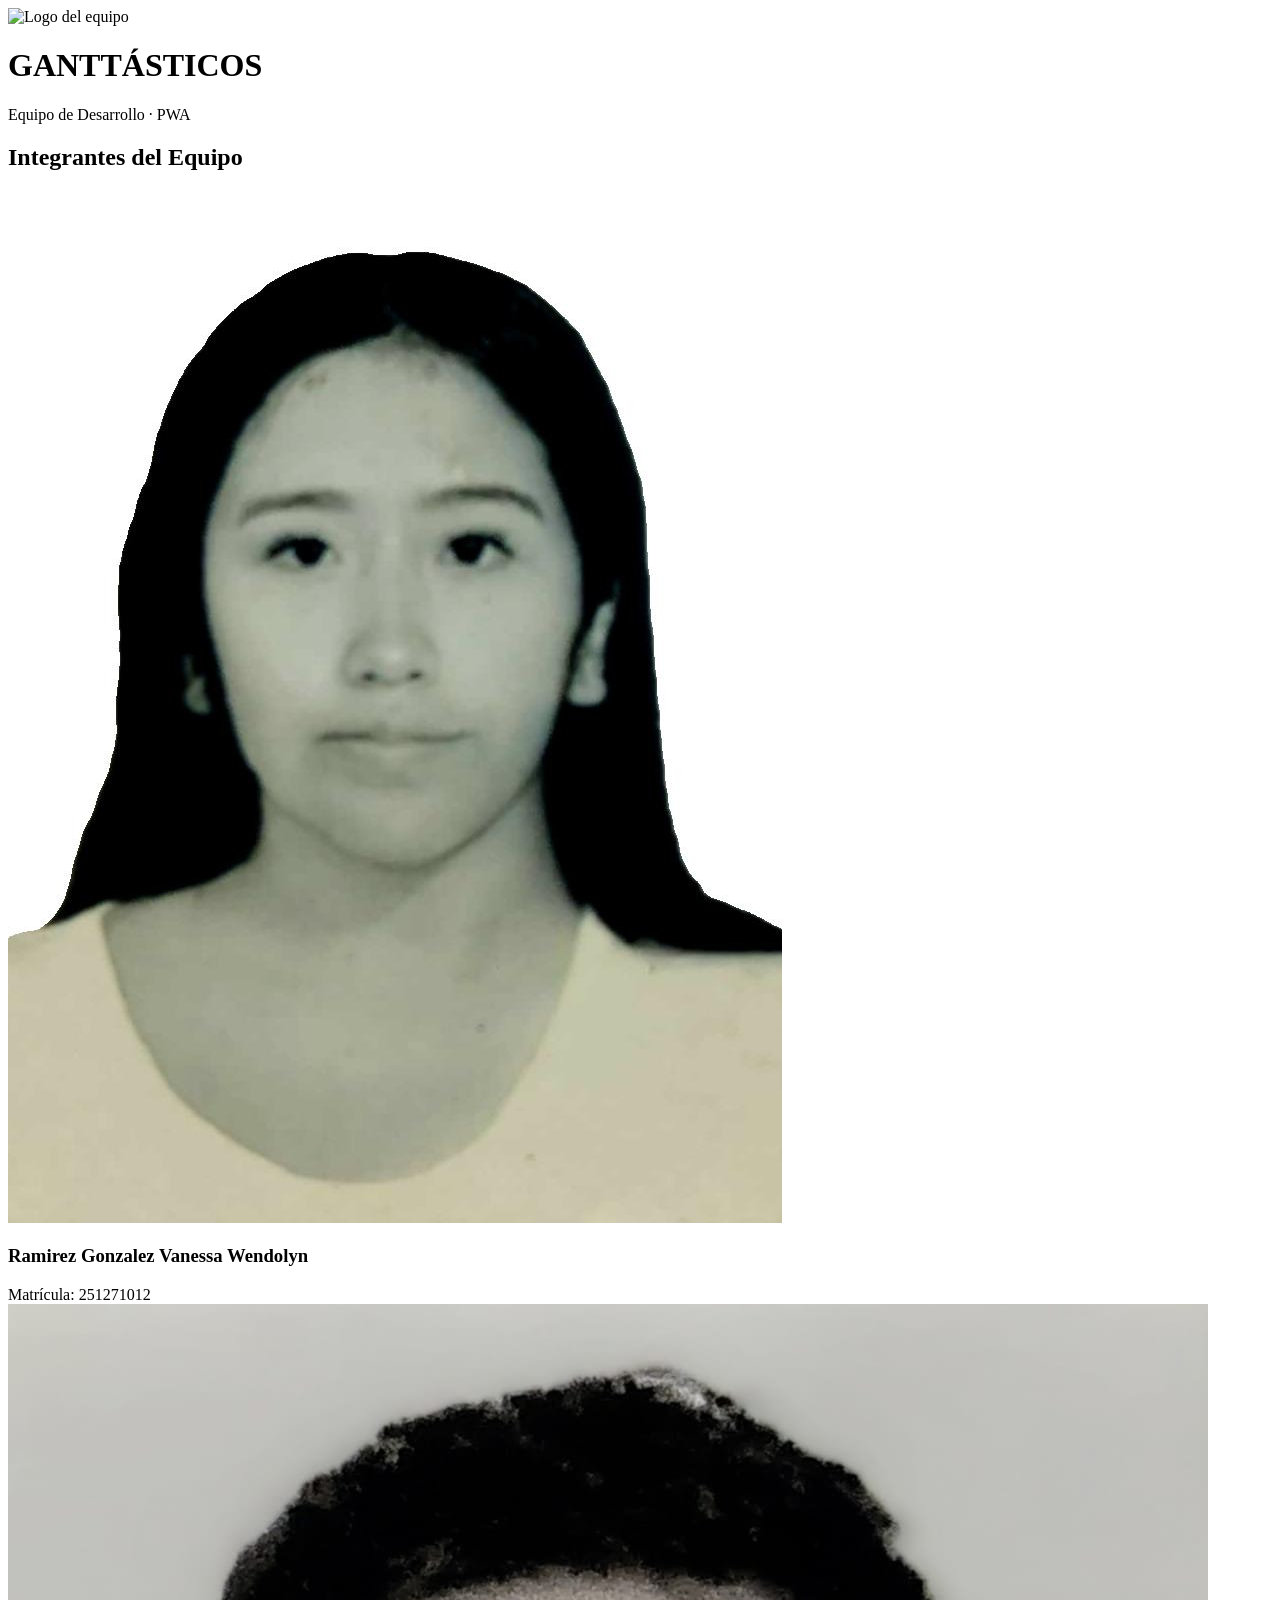
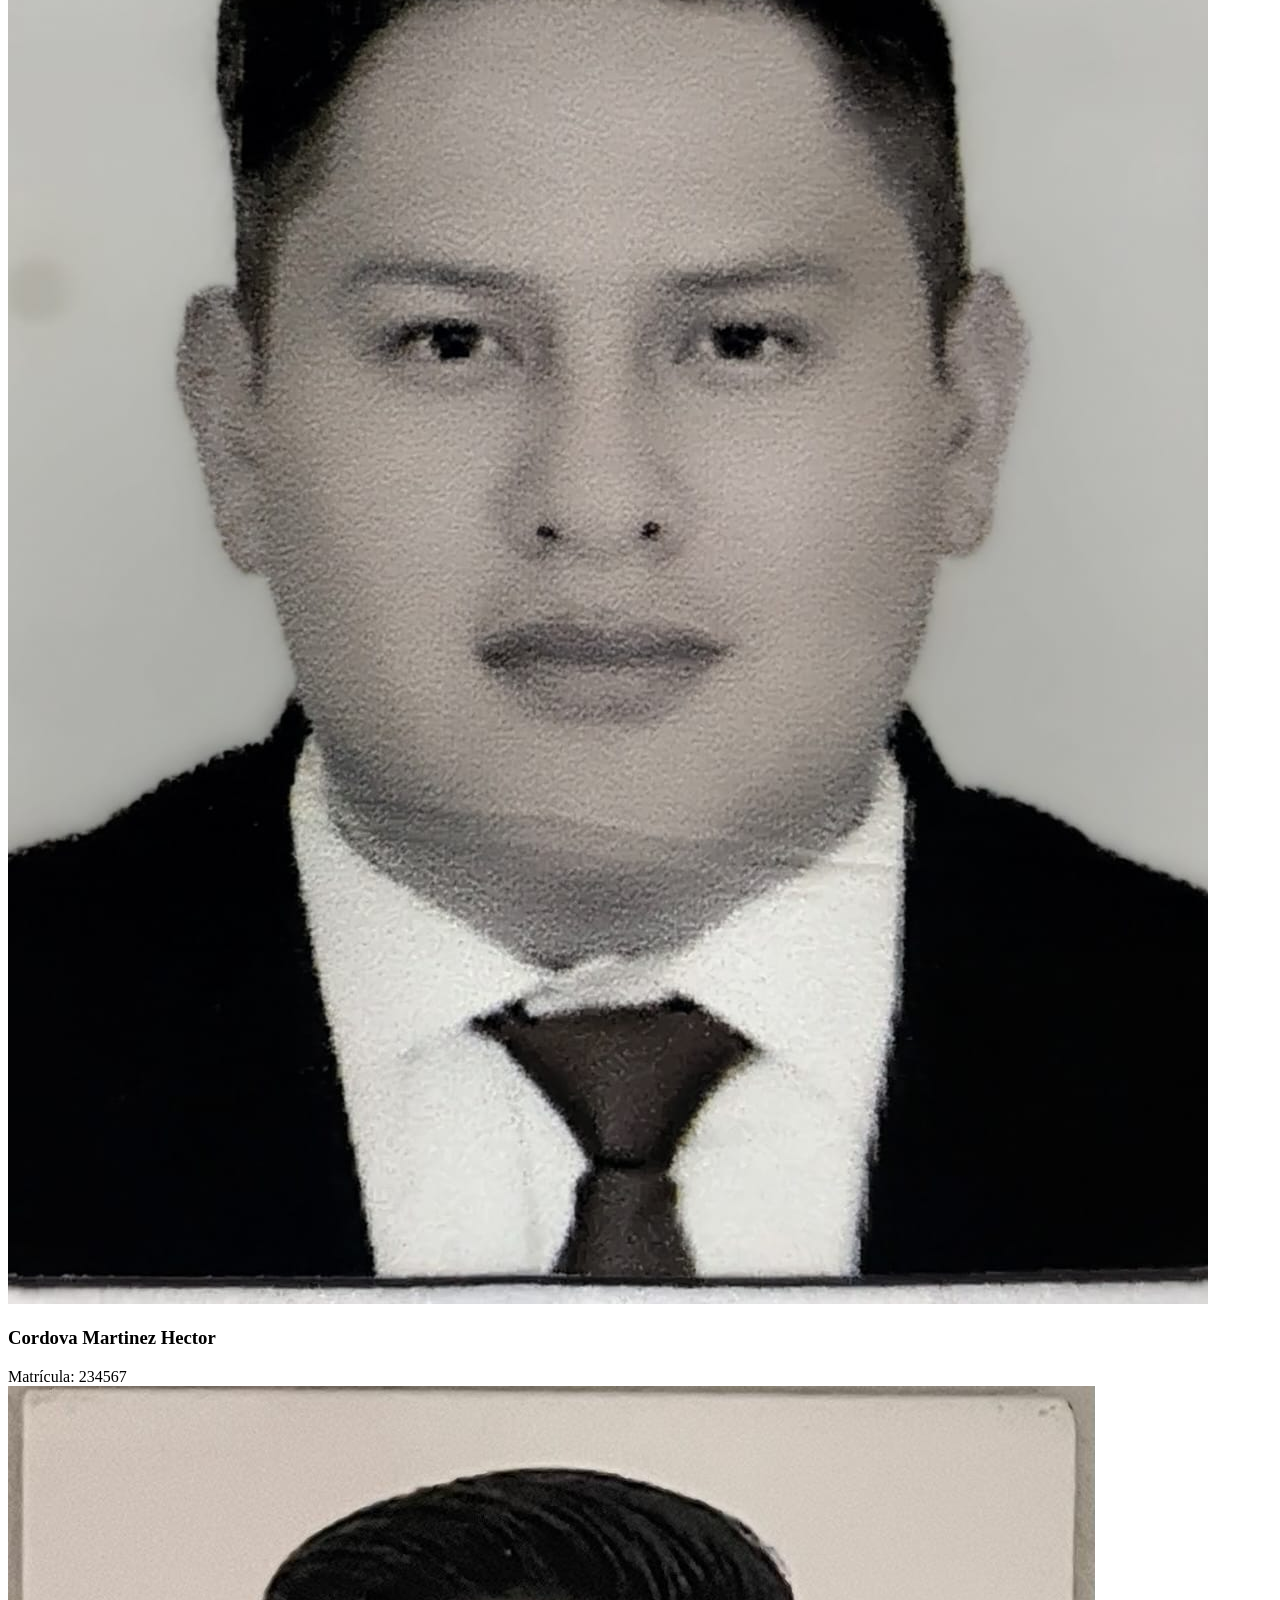
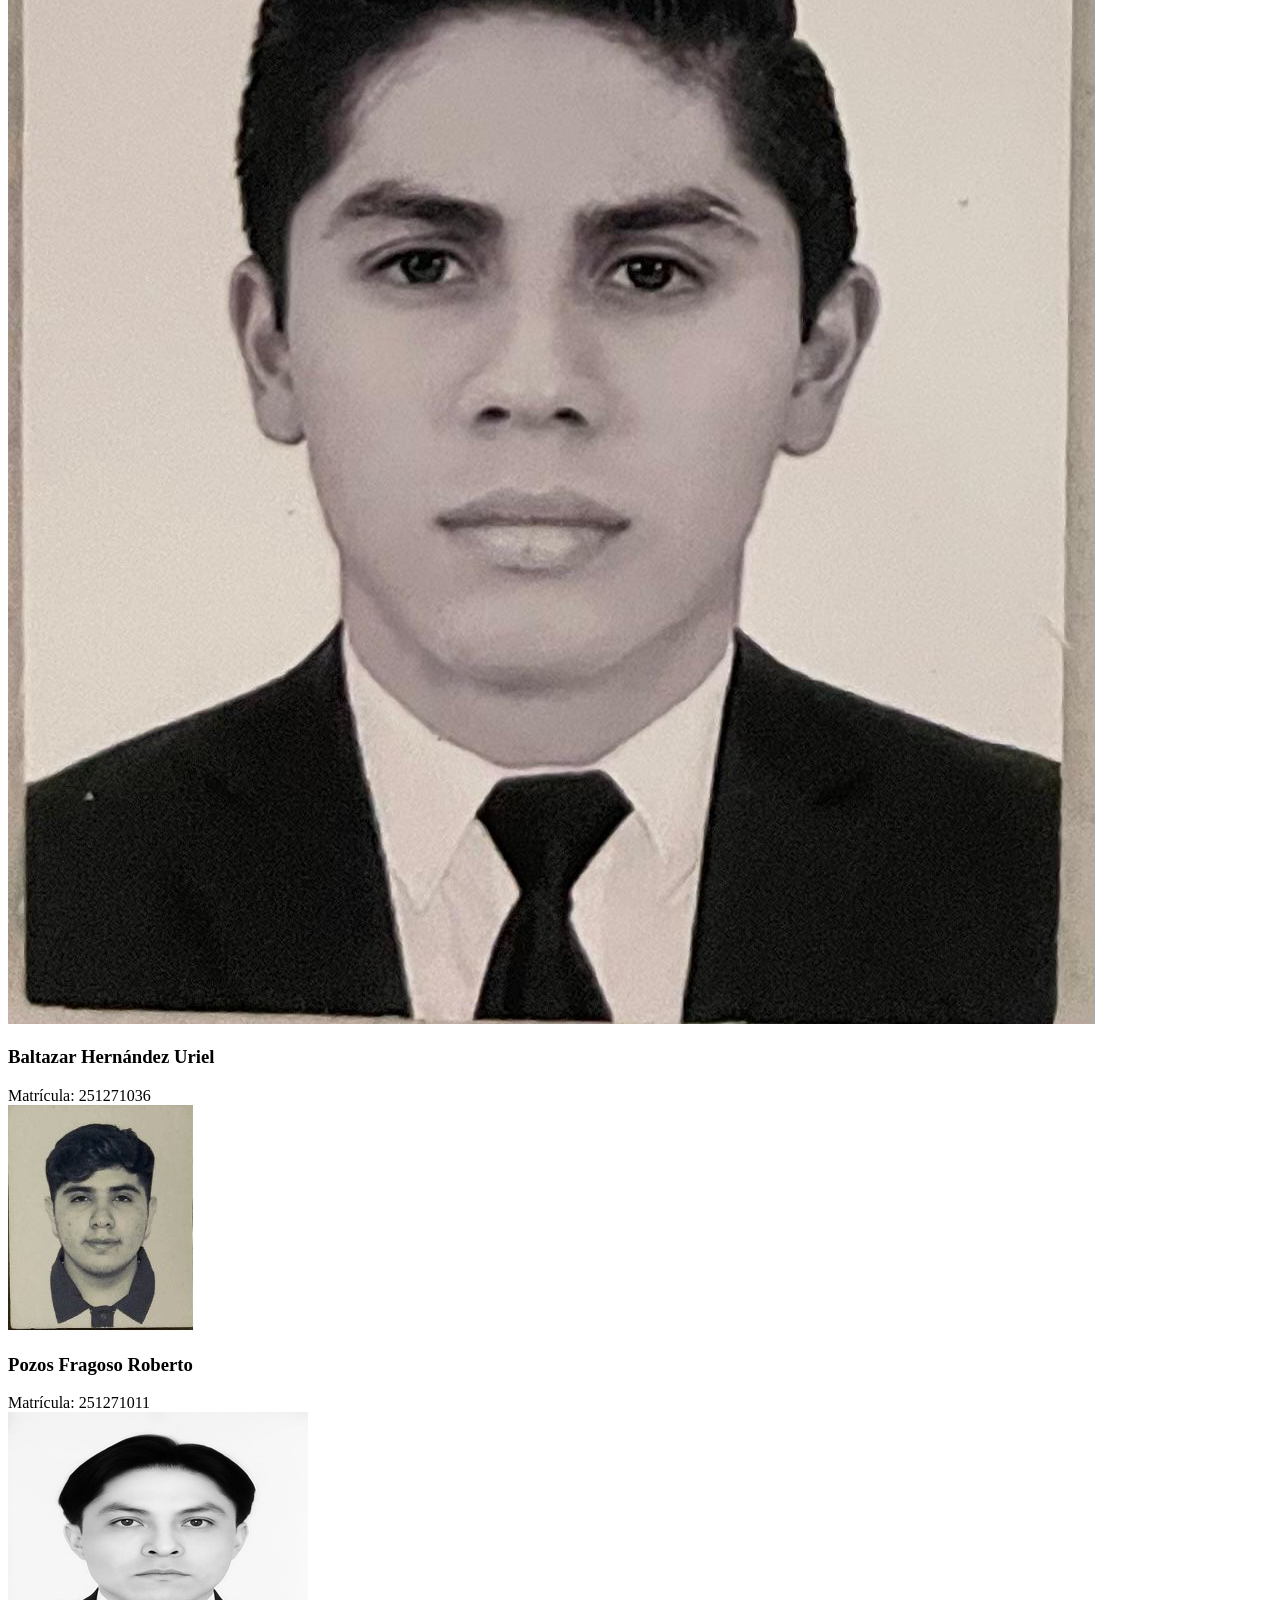
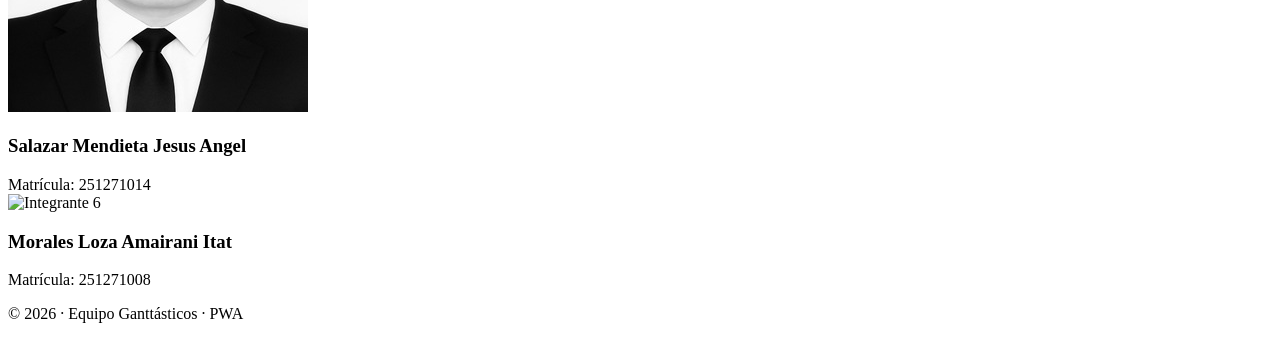
==== index.html @ b7f09eba "VERSION 1.02" ====
<!DOCTYPE html>
<html lang="es">
<head>
  <meta charset="UTF-8">
  <title>Ganttásticos | PWA</title>

  <meta name="viewport" content="width=device-width, initial-scale=1.0">
  <meta name="theme-color" content="#020617">

  <link rel="icon" href="favicon.ico">
  <link rel="manifest" href="site.webmanifest">
  <link rel="stylesheet" href="css/estilos.css">
</head>

<body>

  <!-- ENCABEZADO -->
  <header class="hero">
    <img src="img/icono2048.png" alt="Logo del equipo" class="logo">
    <h1>GANTTÁSTICOS</h1>
    <p>Equipo de Desarrollo · PWA</p>
  </header>

  <!-- EQUIPO -->
  <main class="equipo">
    <h2>Integrantes del Equipo</h2>

    <section class="grid">

      <!-- INTEGRANTE 1 -->
      <div class="integrante">
        <div class="foto">
          <img src="img/Vanne.png" alt="Integrante 1">
        </div>
        <div class="datos">
          <h3>Ramirez Gonzalez Vanessa Wendolyn</h3>
          <span>Matrícula: 251271012</span>
        </div>
      </div>

      <!-- INTEGRANTE 2 -->
      <div class="integrante">
        <div class="foto">
          <img src="img/HECTOR.png" alt="Integrante 2">
        </div>
        <div class="datos">
          <h3>Cordova Martinez Hector</h3>
          <span>Matrícula: 234567</span>
        </div>
      </div>

      <!-- INTEGRANTE 3 -->
      <div class="integrante">
        <div class="foto">
          <img src="img/BALTA.png" alt="Integrante 3">
        </div>
        <div class="datos">
          <h3>Baltazar Hernández Uriel</h3>
          <span>Matrícula: 251271036</span>
        </div>
      </div>

      <!-- INTEGRANTE 4 -->
      <div class="integrante">
        <div class="foto">
          <img src="img/ROBER.png" alt="Integrante 4">
        </div>
        <div class="datos">
          <h3>Pozos Fragoso Roberto</h3>
          <span>Matrícula: 251271011</span>
        </div>
      </div>

      <!-- INTEGRANTE 5 -->
      <div class="integrante">
        <div class="foto">
          <img src="img/MENDIETA.png" alt="Integrante 5">
        </div>
        <div class="datos">
          <h3>Salazar Mendieta Jesus Angel</h3>
          <span>Matrícula: 251271014</span>
        </div>
      </div>

      <!-- INTEGRANTE 6 -->
      <div class="integrante">
        <div class="foto">
          <img src="img/ITATI" alt="Integrante 6">
        </div>
        <div class="datos">
          <h3>Morales Loza Amairani Itat</h3>
          <span>Matrícula: 251271008</span>
        </div>
      </div>

    </section>
  </main>

  <!-- FOOTER -->
  <footer class="footer">
    <p>© 2026 · Equipo Ganttásticos · PWA</p>
  </footer>

</body>
</html>
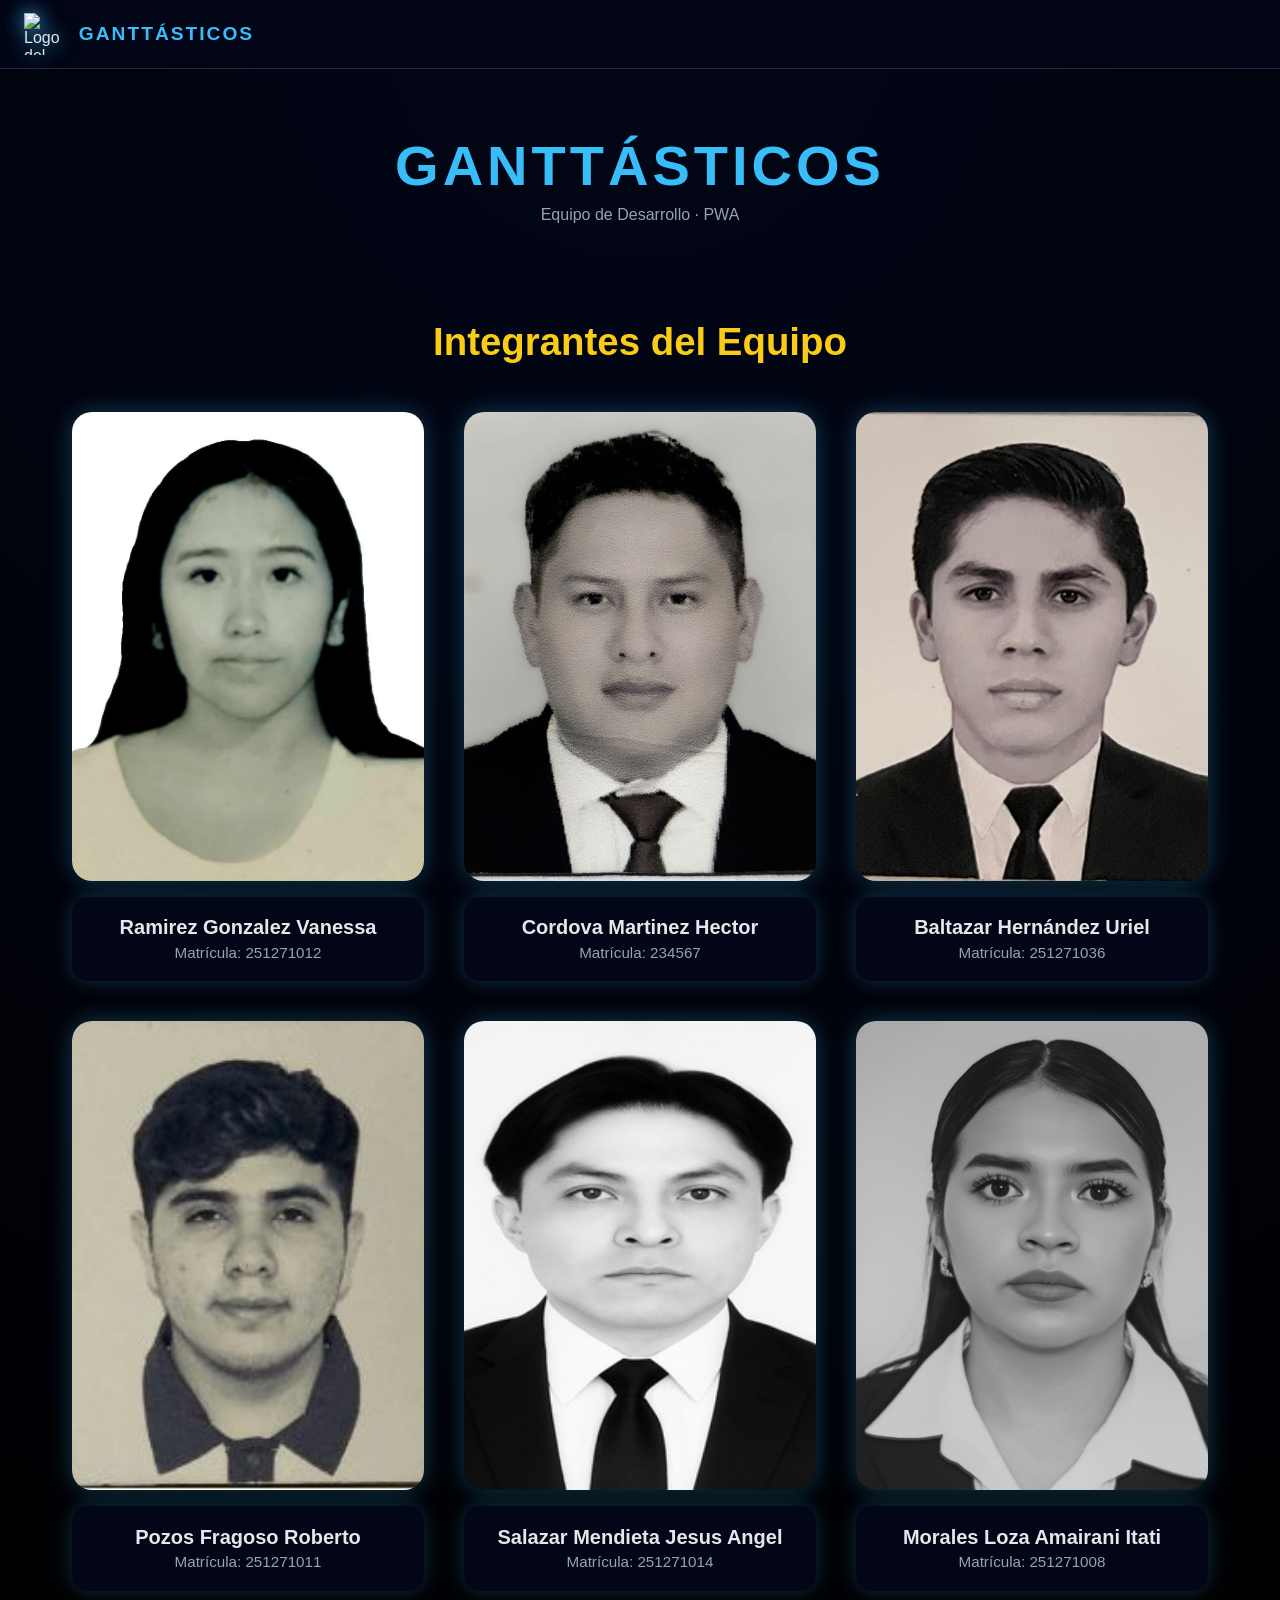
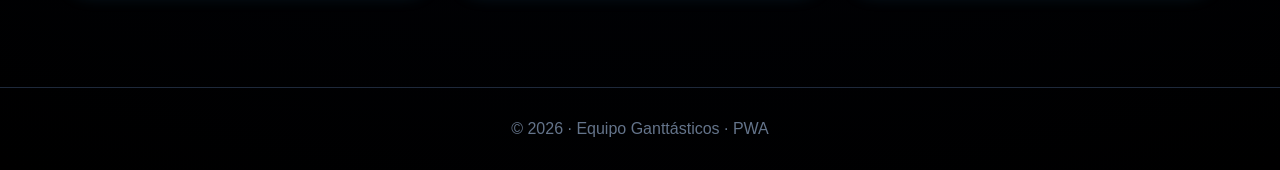
==== commit f264d42f: "VERSION 1.03" ====
--- a/index.html
+++ b/index.html
@@ -14,12 +14,19 @@
 
 <body>
 
-  <!-- ENCABEZADO -->
-  <header class="hero">
-    <img src="img/icono2048.png" alt="Logo del equipo" class="logo">
+  <!-- NAVBAR -->
+  <header class="navbar">
+    <div class="nav-left">
+      <img src="img/icono2048.png" alt="Logo del equipo" class="nav-logo">
+      <span class="nav-title">GANTTÁSTICOS</span>
+    </div>
+  </header>
+
+  <!-- HERO -->
+  <section class="hero">
     <h1>GANTTÁSTICOS</h1>
     <p>Equipo de Desarrollo · PWA</p>
-  </header>
+  </section>
 
   <!-- EQUIPO -->
   <main class="equipo">
@@ -27,21 +34,19 @@
 
     <section class="grid">
 
-      <!-- INTEGRANTE 1 -->
       <div class="integrante">
         <div class="foto">
-          <img src="img/Vanne.png" alt="Integrante 1">
+          <img src="img/Vanne.png" alt="Vanessa">
         </div>
         <div class="datos">
-          <h3>Ramirez Gonzalez Vanessa Wendolyn</h3>
+          <h3>Ramirez Gonzalez Vanessa</h3>
           <span>Matrícula: 251271012</span>
         </div>
       </div>
 
-      <!-- INTEGRANTE 2 -->
       <div class="integrante">
         <div class="foto">
-          <img src="img/HECTOR.png" alt="Integrante 2">
+          <img src="img/HECTOR.png" alt="Hector">
         </div>
         <div class="datos">
           <h3>Cordova Martinez Hector</h3>
@@ -49,10 +54,9 @@
         </div>
       </div>
 
-      <!-- INTEGRANTE 3 -->
       <div class="integrante">
         <div class="foto">
-          <img src="img/BALTA.png" alt="Integrante 3">
+          <img src="img/BALTA.png" alt="Uriel">
         </div>
         <div class="datos">
           <h3>Baltazar Hernández Uriel</h3>
@@ -60,10 +64,9 @@
         </div>
       </div>
 
-      <!-- INTEGRANTE 4 -->
       <div class="integrante">
         <div class="foto">
-          <img src="img/ROBER.png" alt="Integrante 4">
+          <img src="img/ROBER.png" alt="Roberto">
         </div>
         <div class="datos">
           <h3>Pozos Fragoso Roberto</h3>
@@ -71,10 +74,9 @@
         </div>
       </div>
 
-      <!-- INTEGRANTE 5 -->
       <div class="integrante">
         <div class="foto">
-          <img src="img/MENDIETA.png" alt="Integrante 5">
+          <img src="img/MENDIETA.png" alt="Jesus">
         </div>
         <div class="datos">
           <h3>Salazar Mendieta Jesus Angel</h3>
@@ -82,13 +84,12 @@
         </div>
       </div>
 
-      <!-- INTEGRANTE 6 -->
       <div class="integrante">
         <div class="foto">
-          <img src="img/ITATI" alt="Integrante 6">
+          <img src="img/ITATI.png" alt="Itati">
         </div>
         <div class="datos">
-          <h3>Morales Loza Amairani Itat</h3>
+          <h3>Morales Loza Amairani Itati</h3>
           <span>Matrícula: 251271008</span>
         </div>
       </div>
--- a/css/estilos.css
+++ b/css/estilos.css
@@ -0,0 +1,166 @@
+/* RESET */
+* {
+  margin: 0;
+  padding: 0;
+  box-sizing: border-box;
+  font-family: 'Segoe UI', sans-serif;
+}
+
+/* BODY */
+body {
+  background: radial-gradient(circle at top, #020617, #000);
+  color: #e5e7eb;
+}
+
+/* NAVBAR */
+.navbar {
+  position: sticky;
+  top: 0;
+  z-index: 100;
+  background: rgba(2, 6, 23, 0.9);
+  backdrop-filter: blur(10px);
+  padding: 0.8rem 1.5rem;
+  border-bottom: 1px solid #1e293b;
+}
+
+.nav-left {
+  display: flex;
+  align-items: center;
+  gap: 0.8rem;
+}
+
+.nav-logo {
+  width: 42px;
+  height: 42px;
+  object-fit: contain;
+  filter: drop-shadow(0 0 10px #38bdf8);
+}
+
+.nav-title {
+  font-size: 1.2rem;
+  letter-spacing: 2px;
+  color: #38bdf8;
+  font-weight: bold;
+}
+
+/* HERO */
+.hero {
+  text-align: center;
+  padding: 4rem 1rem 3rem;
+}
+
+.hero h1 {
+  font-size: 3.5rem;
+  letter-spacing: 4px;
+  color: #38bdf8;
+}
+
+.hero p {
+  color: #94a3b8;
+  margin-top: 0.5rem;
+}
+
+/* EQUIPO */
+.equipo {
+  max-width: 1200px;
+  margin: auto;
+  padding: 3rem 2rem;
+}
+
+.equipo h2 {
+  text-align: center;
+  font-size: 2.4rem;
+  margin-bottom: 3rem;
+  color: #facc15;
+}
+
+/* GRID */
+.grid {
+  display: grid;
+  grid-template-columns: repeat(3, 1fr);
+  gap: 2.5rem;
+}
+
+/* INTEGRANTE */
+.integrante {
+  display: flex;
+  flex-direction: column;
+  align-items: center;
+  transition: transform 0.3s ease;
+}
+
+.integrante:hover {
+  transform: translateY(-8px);
+}
+
+/* FOTO */
+.foto {
+  width: 100%;
+  aspect-ratio: 3 / 4;
+  border-radius: 20px;
+  overflow: hidden;
+  box-shadow: 0 0 25px rgba(56,189,248,0.3);
+}
+
+.foto img {
+  width: 100%;
+  height: 100%;
+  object-fit: cover;
+  object-position: top;
+}
+
+/* DATOS */
+.datos {
+  width: 100%;
+  margin-top: 1rem;
+  padding: 1.2rem;
+  background: #020617;
+  border-radius: 16px;
+  text-align: center;
+  box-shadow: 0 0 20px rgba(56,189,248,0.25);
+}
+
+.datos h3 {
+  font-size: 1.25rem;
+  margin-bottom: 0.3rem;
+}
+
+.datos span {
+  font-size: 0.95rem;
+  color: #94a3b8;
+}
+
+/* FOOTER */
+.footer {
+  text-align: center;
+  padding: 2rem;
+  margin-top: 3rem;
+  border-top: 1px solid #1e293b;
+  color: #64748b;
+}
+
+/* RESPONSIVE */
+@media (max-width: 900px) {
+  .grid {
+    grid-template-columns: repeat(2, 1fr);
+  }
+}
+
+@media (max-width: 600px) {
+  .grid {
+    grid-template-columns: 1fr;
+  }
+
+  .hero h1 {
+    font-size: 2.3rem;
+    letter-spacing: 2px;
+  }
+
+  .equipo {
+    padding: 2rem 1rem;
+  }
+
+  .foto {
+    aspect-ratio: 1 / 1.2;
+  }
+}
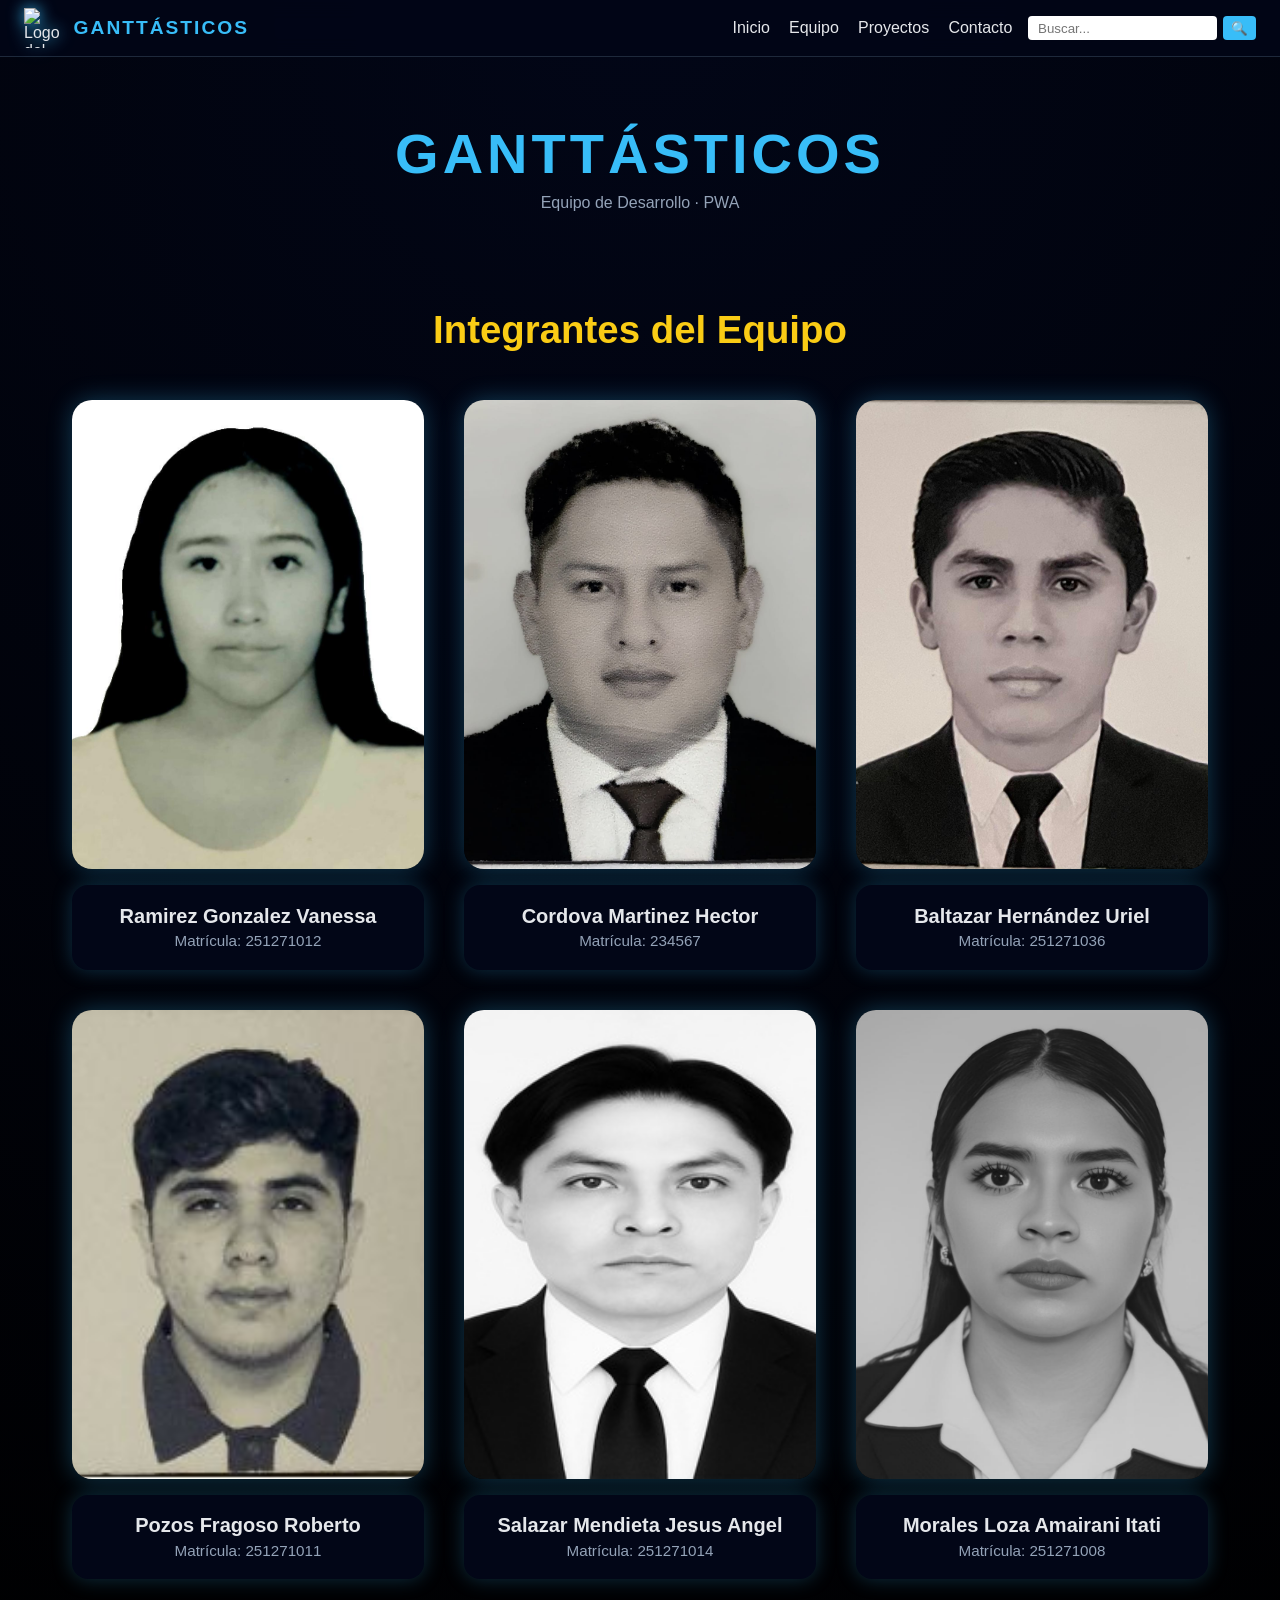
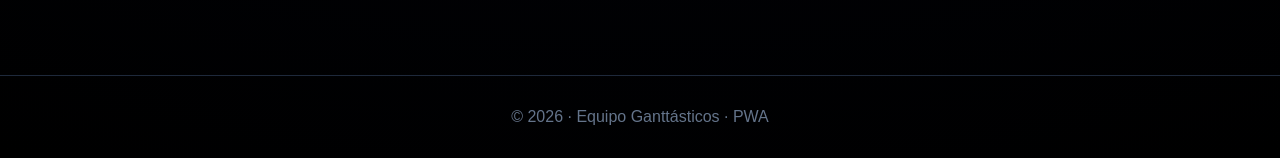
==== commit c80d2fbc: "VERSION 1.04" ====
--- a/index.html
+++ b/index.html
@@ -3,7 +3,6 @@
 <head>
   <meta charset="UTF-8">
   <title>Ganttásticos | PWA</title>
-
   <meta name="viewport" content="width=device-width, initial-scale=1.0">
   <meta name="theme-color" content="#020617">
 
@@ -11,7 +10,6 @@
   <link rel="manifest" href="site.webmanifest">
   <link rel="stylesheet" href="css/estilos.css">
 </head>
-
 <body>
 
   <!-- NAVBAR -->
@@ -20,6 +18,26 @@
       <img src="img/icono2048.png" alt="Logo del equipo" class="nav-logo">
       <span class="nav-title">GANTTÁSTICOS</span>
     </div>
+
+    <nav class="nav-right">
+      <ul class="nav-menu">
+        <li><a href="#">Inicio</a></li>
+        <li><a href="#">Equipo</a></li>
+        <li><a href="#">Proyectos</a></li>
+        <li><a href="#">Contacto</a></li>
+      </ul>
+
+      <div class="nav-search">
+        <input type="text" placeholder="Buscar...">
+        <button>🔍</button>
+      </div>
+
+      <div class="hamburger" id="hamburger">
+        <span></span>
+        <span></span>
+        <span></span>
+      </div>
+    </nav>
   </header>
 
   <!-- HERO -->
@@ -31,7 +49,6 @@
   <!-- EQUIPO -->
   <main class="equipo">
     <h2>Integrantes del Equipo</h2>
-
     <section class="grid">
 
       <div class="integrante">
@@ -102,5 +119,15 @@
     <p>© 2026 · Equipo Ganttásticos · PWA</p>
   </footer>
 
+  <!-- JS HAMBURGUESA -->
+  <script>
+    const hamburger = document.getElementById('hamburger');
+    const navMenu = document.querySelector('.nav-menu');
+
+    hamburger.addEventListener('click', () => {
+      navMenu.classList.toggle('show');
+    });
+  </script>
+
 </body>
 </html>
--- a/css/estilos.css
+++ b/css/estilos.css
@@ -14,26 +14,29 @@
 
 /* NAVBAR */
 .navbar {
+  display: flex;
+  justify-content: space-between;
+  align-items: center;
   position: sticky;
   top: 0;
   z-index: 100;
-  background: rgba(2, 6, 23, 0.9);
+  background: rgba(2, 6, 23, 0.95);
   backdrop-filter: blur(10px);
-  padding: 0.8rem 1.5rem;
+  padding: 0.5rem 1.5rem;
   border-bottom: 1px solid #1e293b;
 }
 
 .nav-left {
   display: flex;
   align-items: center;
-  gap: 0.8rem;
+  gap: 0.6rem;
 }
 
 .nav-logo {
-  width: 42px;
-  height: 42px;
+  width: 40px;
+  height: 40px;
   object-fit: contain;
-  filter: drop-shadow(0 0 10px #38bdf8);
+  filter: drop-shadow(0 0 8px #38bdf8);
 }
 
 .nav-title {
@@ -41,6 +44,82 @@
   letter-spacing: 2px;
   color: #38bdf8;
   font-weight: bold;
+}
+
+/* MENU DERECHA */
+.nav-right {
+  display: flex;
+  align-items: center;
+  gap: 1rem;
+}
+
+.nav-menu {
+  display: flex;
+  list-style: none;
+  gap: 1.2rem;
+}
+
+.nav-menu li a {
+  text-decoration: none;
+  color: #e5e7eb;
+  font-weight: 500;
+  transition: color 0.2s;
+}
+
+.nav-menu li a:hover {
+  color: #38bdf8;
+}
+
+/* BARRA DE BUSQUEDA */
+.nav-search {
+  display: flex;
+  align-items: center;
+  gap: 0.4rem;
+}
+
+.nav-search input {
+  padding: 0.3rem 0.6rem;
+  border-radius: 4px;
+  border: none;
+  outline: none;
+}
+
+.nav-search button {
+  background: #38bdf8;
+  border: none;
+  color: #020617;
+  padding: 0.3rem 0.5rem;
+  border-radius: 4px;
+  cursor: pointer;
+}
+
+/* HAMBURGUESA */
+.hamburger {
+  display: none;
+  flex-direction: column;
+  gap: 4px;
+  cursor: pointer;
+}
+
+.hamburger span {
+  width: 25px;
+  height: 3px;
+  background: #e5e7eb;
+  border-radius: 2px;
+}
+
+/* SHOW MENU MOBILE */
+.nav-menu.show {
+  display: flex;
+  flex-direction: column;
+  position: absolute;
+  top: 60px;
+  right: 1.5rem;
+  background: rgba(2, 6, 23, 0.95);
+  padding: 1rem;
+  border-radius: 8px;
+  box-shadow: 0 0 15px rgba(56,189,248,0.5);
+  gap: 1rem;
 }
 
 /* HERO */
@@ -164,3 +243,14 @@
     aspect-ratio: 1 / 1.2;
   }
 }
+
+@media (max-width: 768px) {
+  .nav-menu,
+  .nav-search {
+    display: none;
+  }
+
+  .hamburger {
+    display: flex;
+  }
+}
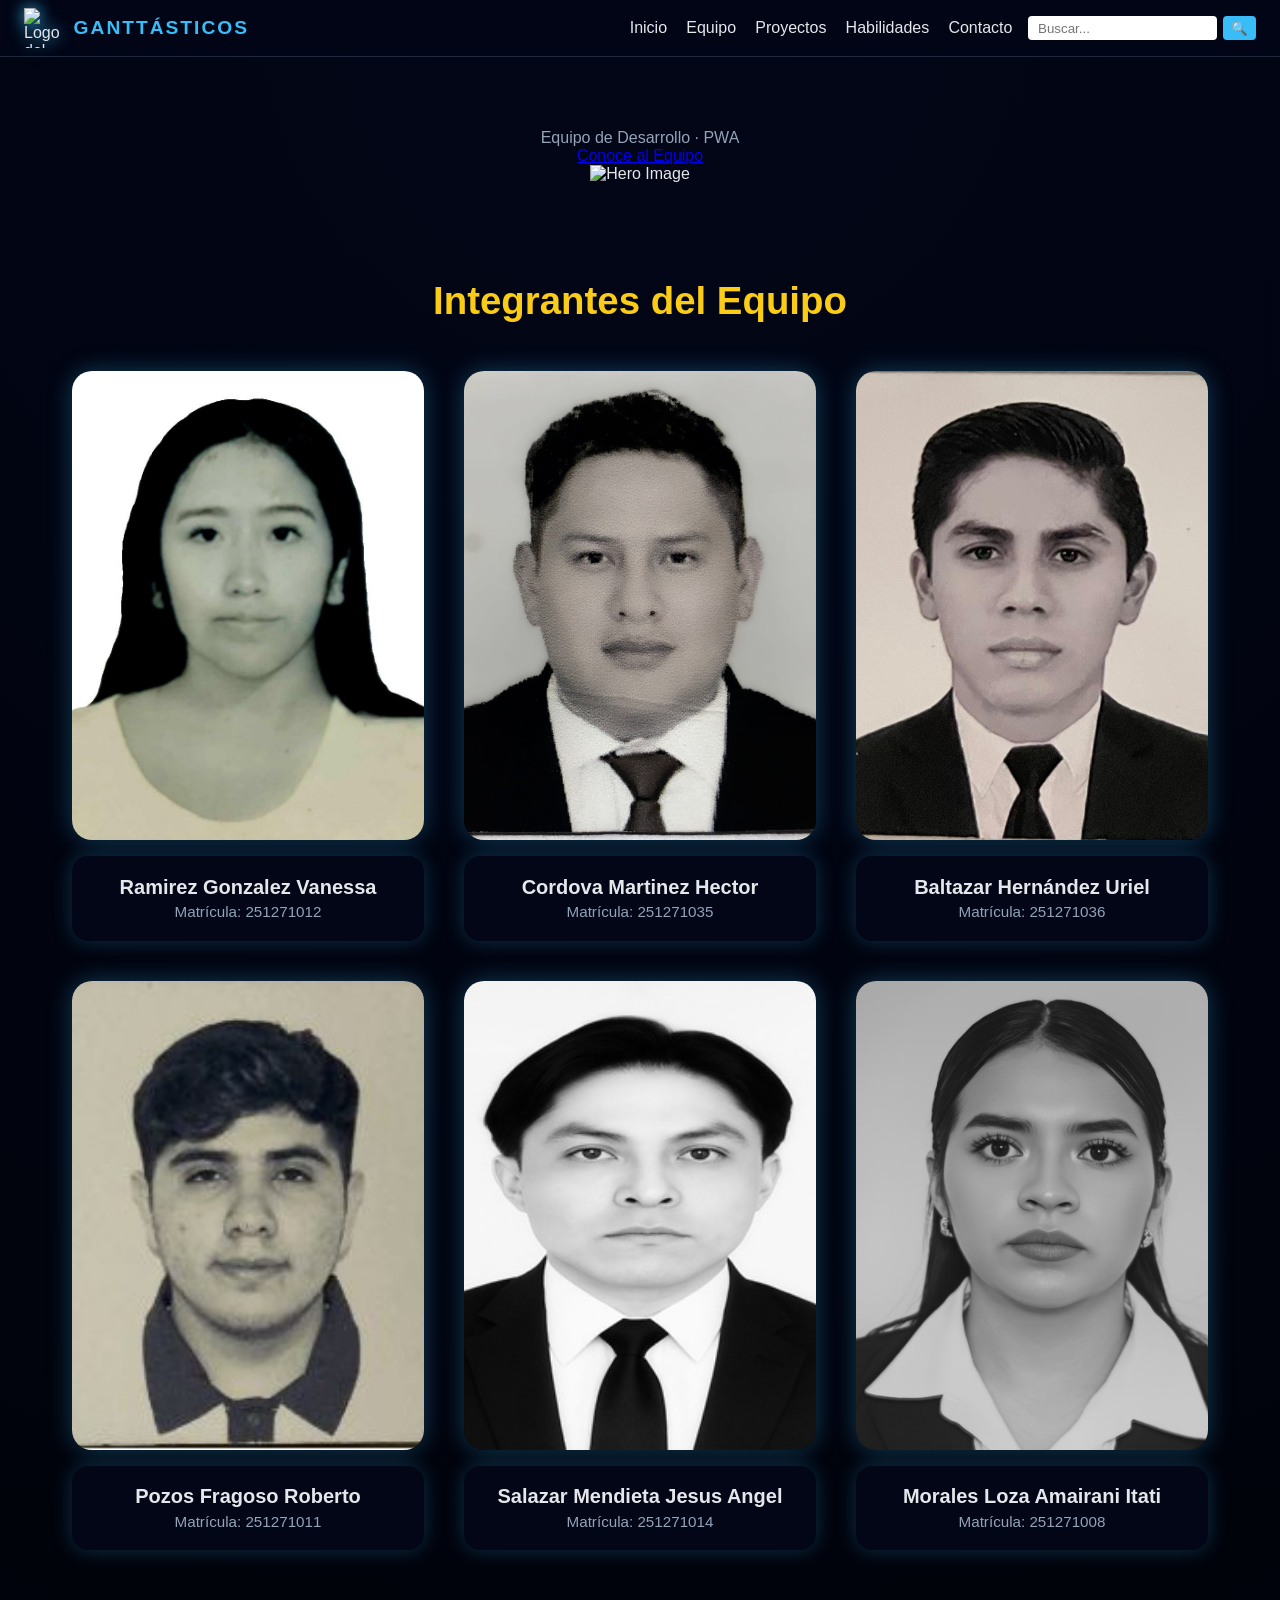
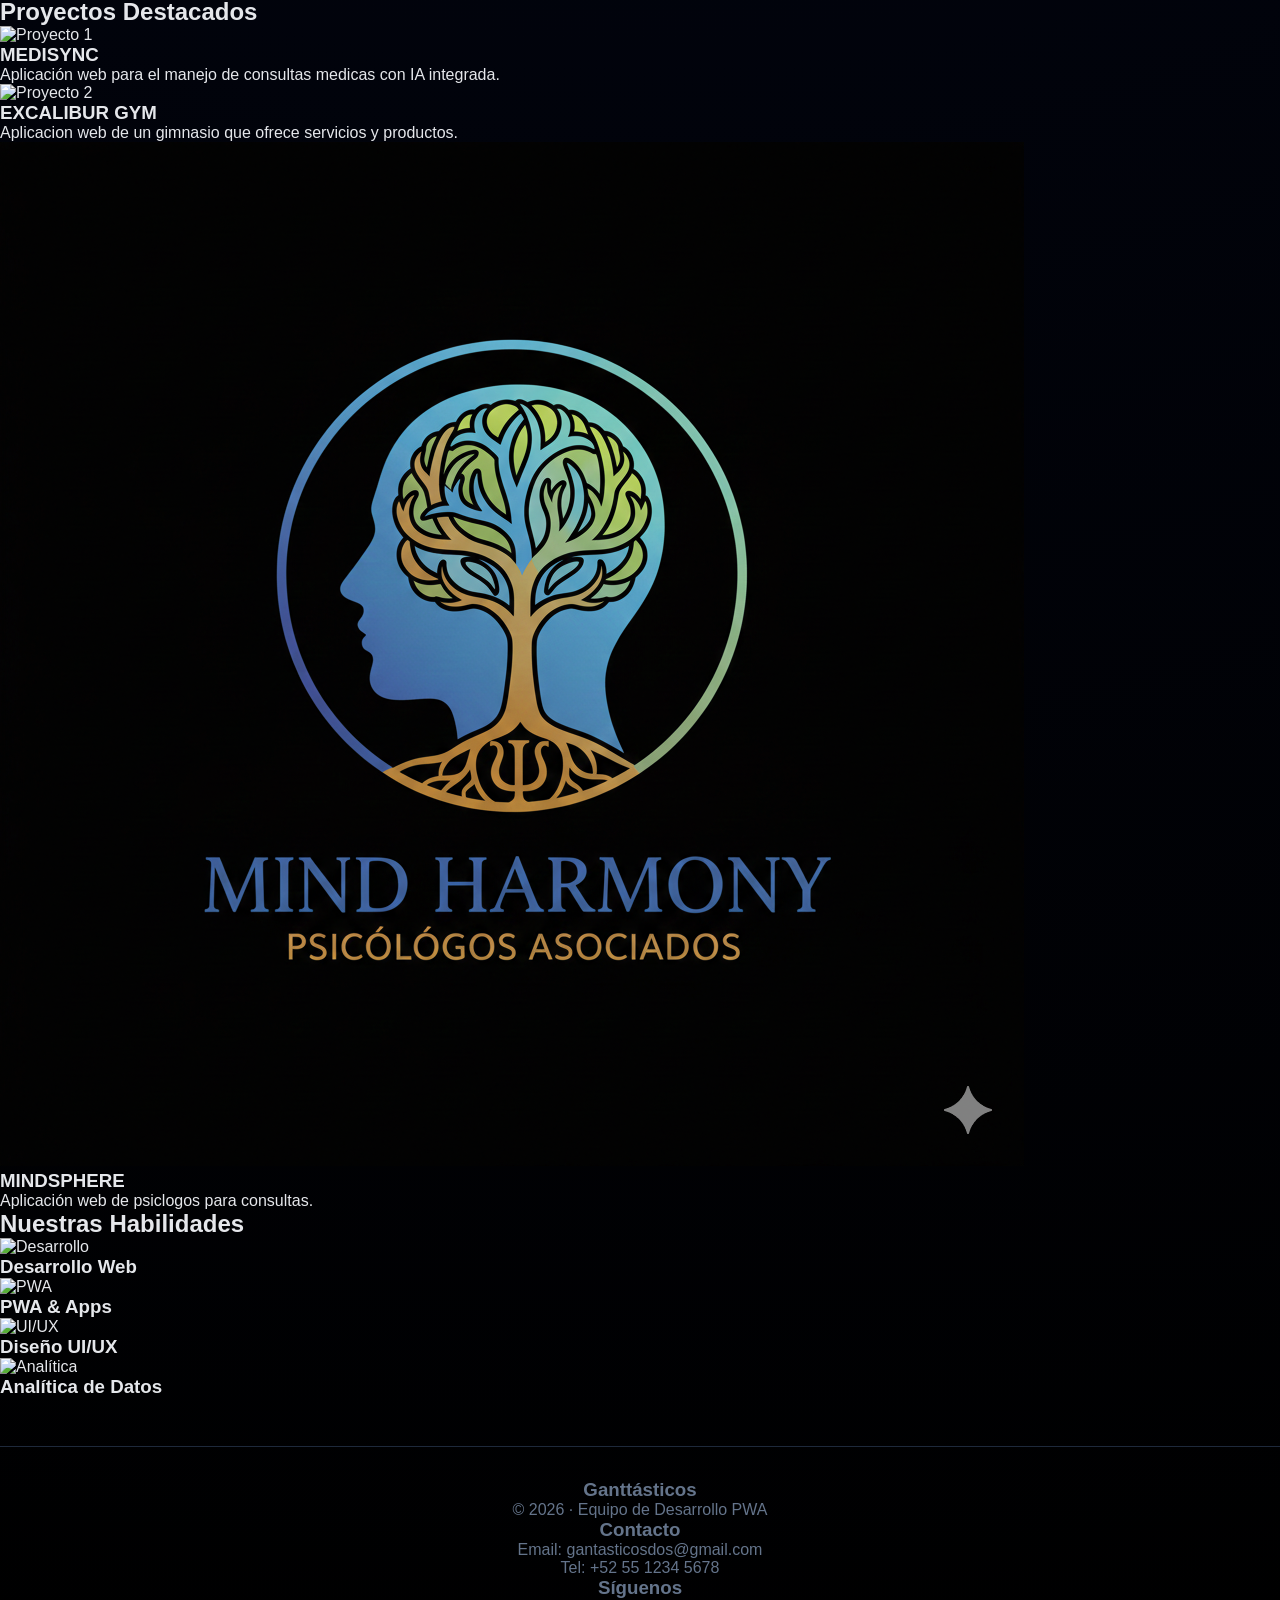
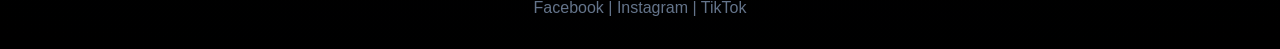
==== commit 24fbf75e: "VERSION 1.11" ====
--- a/index.html
+++ b/index.html
@@ -15,16 +15,17 @@
   <!-- NAVBAR -->
   <header class="navbar">
     <div class="nav-left">
-      <img src="img/icono2048.png" alt="Logo del equipo" class="nav-logo">
+      <img src="img/LOGO.png" alt="Logo del equipo" class="nav-logo">
       <span class="nav-title">GANTTÁSTICOS</span>
     </div>
 
     <nav class="nav-right">
       <ul class="nav-menu">
-        <li><a href="#">Inicio</a></li>
-        <li><a href="#">Equipo</a></li>
-        <li><a href="#">Proyectos</a></li>
-        <li><a href="#">Contacto</a></li>
+        <li><a href="#hero">Inicio</a></li>
+        <li><a href="#equipo">Equipo</a></li>
+        <li><a href="#proyectos">Proyectos</a></li>
+        <li><a href="#habilidades">Habilidades</a></li>
+        <li><a href="#contacto">Contacto</a></li>
       </ul>
 
       <div class="nav-search">
@@ -41,93 +42,88 @@
   </header>
 
   <!-- HERO -->
-  <section class="hero">
-    <h1>GANTTÁSTICOS</h1>
-    <p>Equipo de Desarrollo · PWA</p>
+  <section class="hero" id="hero">
+    <div class="hero-content">
+      <p>Equipo de Desarrollo · PWA</p>
+      <a href="#equipo" class="btn-primary">Conoce al Equipo</a>
+    </div>
+    <img src="img/oficina.png" alt="Hero Image" class="hero-img">
   </section>
 
   <!-- EQUIPO -->
-  <main class="equipo">
+  <main class="equipo" id="equipo">
     <h2>Integrantes del Equipo</h2>
     <section class="grid">
-
       <div class="integrante">
-        <div class="foto">
-          <img src="img/Vanne.png" alt="Vanessa">
-        </div>
-        <div class="datos">
-          <h3>Ramirez Gonzalez Vanessa</h3>
-          <span>Matrícula: 251271012</span>
-        </div>
+        <div class="foto"><img src="img/Vanne.png" alt="Vanessa"></div>
+        <div class="datos"><h3>Ramirez Gonzalez Vanessa</h3><span>Matrícula: 251271012</span></div>
       </div>
-
       <div class="integrante">
-        <div class="foto">
-          <img src="img/HECTOR.png" alt="Hector">
-        </div>
-        <div class="datos">
-          <h3>Cordova Martinez Hector</h3>
-          <span>Matrícula: 234567</span>
-        </div>
+        <div class="foto"><img src="img/HECTOR.png" alt="Hector"></div>
+        <div class="datos"><h3>Cordova Martinez Hector</h3><span>Matrícula: 251271035</span></div>
       </div>
-
       <div class="integrante">
-        <div class="foto">
-          <img src="img/BALTA.png" alt="Uriel">
-        </div>
-        <div class="datos">
-          <h3>Baltazar Hernández Uriel</h3>
-          <span>Matrícula: 251271036</span>
-        </div>
+        <div class="foto"><img src="img/BALTA.png" alt="Uriel"></div>
+        <div class="datos"><h3>Baltazar Hernández Uriel</h3><span>Matrícula: 251271036</span></div>
       </div>
-
       <div class="integrante">
-        <div class="foto">
-          <img src="img/ROBER.png" alt="Roberto">
-        </div>
-        <div class="datos">
-          <h3>Pozos Fragoso Roberto</h3>
-          <span>Matrícula: 251271011</span>
-        </div>
+        <div class="foto"><img src="img/ROBER.png" alt="Roberto"></div>
+        <div class="datos"><h3>Pozos Fragoso Roberto</h3><span>Matrícula: 251271011</span></div>
       </div>
-
       <div class="integrante">
-        <div class="foto">
-          <img src="img/MENDIETA.png" alt="Jesus">
-        </div>
-        <div class="datos">
-          <h3>Salazar Mendieta Jesus Angel</h3>
-          <span>Matrícula: 251271014</span>
-        </div>
+        <div class="foto"><img src="img/MENDIETA.png" alt="Jesus"></div>
+        <div class="datos"><h3>Salazar Mendieta Jesus Angel</h3><span>Matrícula: 251271014</span></div>
       </div>
-
       <div class="integrante">
-        <div class="foto">
-          <img src="img/ITATI.png" alt="Itati">
-        </div>
-        <div class="datos">
-          <h3>Morales Loza Amairani Itati</h3>
-          <span>Matrícula: 251271008</span>
-        </div>
+        <div class="foto"><img src="img/ITATI.png" alt="Itati"></div>
+        <div class="datos"><h3>Morales Loza Amairani Itati</h3><span>Matrícula: 251271008</span></div>
       </div>
-
     </section>
   </main>
 
+  <!-- PROYECTOS -->
+  <section class="proyectos" id="proyectos">
+    <h2>Proyectos Destacados</h2>
+    <div class="grid-proyectos">
+      <div class="proyecto-card">
+        <img src="img/sync.png" alt="Proyecto 1">
+        <h3>MEDISYNC</h3>
+        <p>Aplicación web para el manejo de consultas medicas con IA integrada.</p>
+      </div>
+      <div class="proyecto-card">
+        <img src="img/gyn.png" alt="Proyecto 2">
+        <h3>EXCALIBUR GYM</h3>
+        <p>Aplicacion web de un gimnasio que ofrece servicios y productos.</p>
+      </div>
+      <div class="proyecto-card">
+        <img src="img/PSICO.png" alt="Proyecto 3">
+        <h3>MINDSPHERE</h3>
+        <p>Aplicación web de psiclogos para consultas.</p>
+      </div>
+    </div>
+  </section>
+
+  <!-- HABILIDADES -->
+  <section class="habilidades" id="habilidades">
+    <h2>Nuestras Habilidades</h2>
+    <div class="grid-habilidades">
+      <div class="habilidad"><img src="img/web.png" alt="Desarrollo"><h3>Desarrollo Web</h3></div>
+      <div class="habilidad"><img src="img/pwa.png" alt="PWA"><h3>PWA & Apps</h3></div>
+      <div class="habilidad"><img src="img/iu.png" alt="UI/UX"><h3>Diseño UI/UX</h3></div>
+      <div class="habilidad"><img src="img/analisis.png" alt="Analítica"><h3>Analítica de Datos</h3></div>
+    </div>
+  </section>
+
   <!-- FOOTER -->
-  <footer class="footer">
-    <p>© 2026 · Equipo Ganttásticos · PWA</p>
+  <footer class="footer" id="contacto">
+    <div class="footer-grid">
+      <div><h3>Ganttásticos</h3><p>© 2026 · Equipo de Desarrollo PWA</p></div>
+      <div><h3>Contacto</h3><p>Email: gantasticosdos@gmail.com</p><p>Tel: +52 55 1234 5678</p></div>
+      <div><h3>Síguenos</h3><p>Facebook | Instagram | TikTok</p></div>
+    </div>
   </footer>
 
-  <!-- JS HAMBURGUESA -->
-  <script>
-    const hamburger = document.getElementById('hamburger');
-    const navMenu = document.querySelector('.nav-menu');
-
-    hamburger.addEventListener('click', () => {
-      navMenu.classList.toggle('show');
-    });
-  </script>
-
+  <!-- JS externo -->
+  <script src="js/lib/registraServiceWorker.js"></script>
 </body>
 </html>
